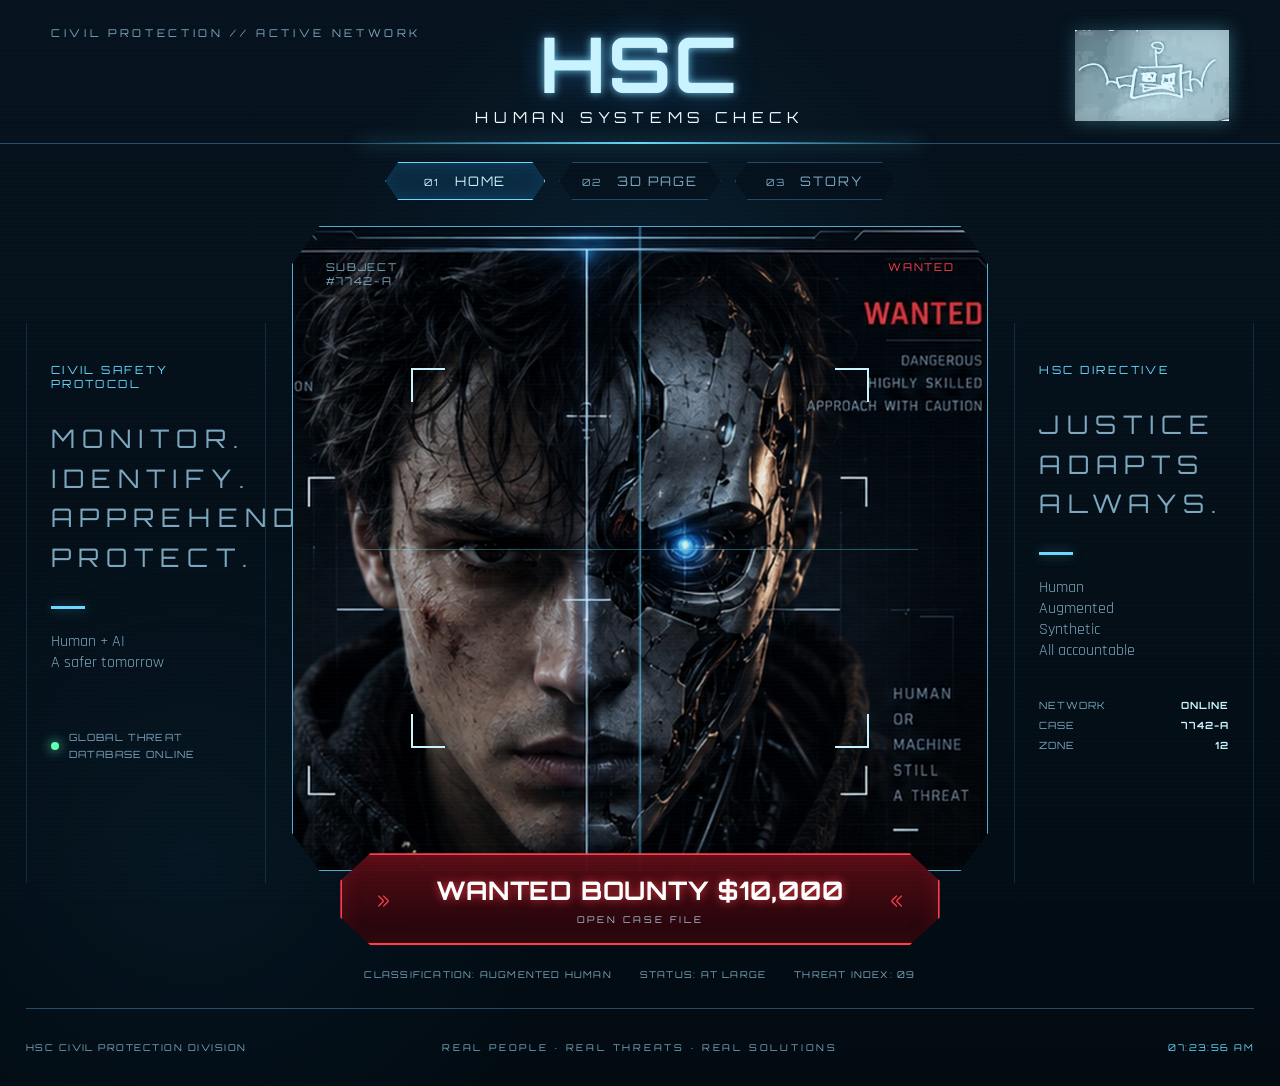
==== index.html @ 3faf3a6b "Add files via upload" ====
<!doctype html>
<html lang="en">
<head>
  <meta charset="utf-8" />
  <meta name="viewport" content="width=device-width, initial-scale=1" />
  <meta name="theme-color" content="#06111b" />
  <title>HSC // Human Systems Check</title>
  <link rel="preconnect" href="https://fonts.googleapis.com">
  <link rel="preconnect" href="https://fonts.gstatic.com" crossorigin>
  <link href="https://fonts.googleapis.com/css2?family=Orbitron:wght@400;500;600;700;800&family=Rajdhani:wght@400;500;600;700&display=swap" rel="stylesheet">
  <link rel="stylesheet" href="styles.css" />
</head>
<body class="page page-home">
  <div class="scanlines" aria-hidden="true"></div>
  <div class="grid-overlay" aria-hidden="true"></div>

  <header class="site-header">
    <div class="header-left micro-copy">CIVIL PROTECTION // ACTIVE NETWORK</div>

    <a class="brand" href="index.html" aria-label="HSC home">
      <span class="brand-title">HSC</span>
      <span class="brand-subtitle">Human Systems Check</span>
    </a>

    <img class="robot-logo" src="assets/robot-logo.png" alt="HSC robot logo" />
  </header>

  <nav class="top-nav" aria-label="Primary navigation">
    <a class="nav-chip active" href="index.html"><span>01</span> Home</a>
    <a class="nav-chip" href="model.html"><span>02</span> 3D Page</a>
    <a class="nav-chip" href="story.html"><span>03</span> Story</a>
  </nav>

  <main class="home-shell">
    <aside class="side-panel left-panel">
      <p class="panel-kicker">CIVIL SAFETY PROTOCOL</p>
      <h2>Monitor.<br>Identify.<br>Apprehend.<br>Protect.</h2>
      <div class="divider"></div>
      <p>Human + AI<br>A safer tomorrow</p>
      <div class="status-block">
        <span class="status-dot"></span>
        <span>GLOBAL THREAT DATABASE ONLINE</span>
      </div>
    </aside>

    <section class="subject-zone" aria-labelledby="wanted-title">
      <div class="hud-label hud-label-left">SUBJECT<br>#7742-A</div>
      <div class="hud-label hud-label-right danger">WANTED</div>

      <a class="portrait-link" href="model.html" aria-label="Open interactive Babylon.js 3D subject viewer">
        <div class="portrait-frame">
          <img src="assets/subject-portrait.jpg" alt="Fictional half-human, half-AI wanted subject" />
          <span class="corner c1"></span><span class="corner c2"></span>
          <span class="corner c3"></span><span class="corner c4"></span>
          <div class="crosshair crosshair-x"></div>
          <div class="crosshair crosshair-y"></div>
          <div class="portrait-hover">OPEN 3D SUBJECT VIEWER</div>
        </div>
      </a>

      <a id="wanted-title" class="bounty-button" href="story.html">
        <span class="chev">»</span>
        <span>
          <strong>WANTED BOUNTY $10,000</strong>
          <small>OPEN CASE FILE</small>
        </span>
        <span class="chev">«</span>
      </a>

      <div class="subject-meta">
        <span>CLASSIFICATION: AUGMENTED HUMAN</span>
        <span>STATUS: AT LARGE</span>
        <span>THREAT INDEX: 09</span>
      </div>
    </section>

    <aside class="side-panel right-panel">
      <p class="panel-kicker">HSC DIRECTIVE</p>
      <h2>Justice<br>Adapts<br>Always.</h2>
      <div class="divider"></div>
      <p>Human<br>Augmented<br>Synthetic<br>All accountable</p>
      <div class="mini-readout">
        <span>NETWORK</span><strong>ONLINE</strong>
        <span>CASE</span><strong>7742-A</strong>
        <span>ZONE</span><strong>12</strong>
      </div>
    </aside>
  </main>

  <footer class="site-footer">
    <span>HSC CIVIL PROTECTION DIVISION</span>
    <span class="footer-motto">REAL PEOPLE · REAL THREATS · REAL SOLUTIONS</span>
    <span id="clock">--:--:--</span>
  </footer>

  <script src="app.js"></script>
</body>
</html>
---- styles.css ----
:root {
  --bg: #04101a;
  --bg-soft: #071a29;
  --panel: rgba(5, 20, 32, 0.82);
  --panel-strong: rgba(3, 14, 24, 0.95);
  --line: rgba(92, 190, 255, 0.36);
  --line-strong: rgba(113, 211, 255, 0.78);
  --cyan: #6ad8ff;
  --cyan-bright: #c9f3ff;
  --blue: #249dff;
  --red: #ff3e4d;
  --red-soft: rgba(255, 62, 77, 0.18);
  --green: #64ffb6;
  --text: #dff6ff;
  --muted: #7ca7be;
  --shadow: 0 0 24px rgba(47, 171, 255, 0.16);
}

* { box-sizing: border-box; }
html { min-height: 100%; background: var(--bg); }
body {
  margin: 0;
  min-height: 100vh;
  color: var(--text);
  font-family: "Rajdhani", system-ui, sans-serif;
  background:
    radial-gradient(circle at 50% 30%, rgba(28, 126, 194, 0.12), transparent 34%),
    radial-gradient(circle at 15% 80%, rgba(21, 86, 127, 0.12), transparent 26%),
    linear-gradient(180deg, #06131e 0%, #020b12 100%);
  overflow-x: hidden;
}

body::before {
  content: "";
  position: fixed;
  inset: 0;
  pointer-events: none;
  background:
    linear-gradient(90deg, transparent 49.8%, rgba(88, 186, 255, .06) 50%, transparent 50.2%),
    linear-gradient(0deg, transparent 49.8%, rgba(88, 186, 255, .045) 50%, transparent 50.2%);
  background-size: 120px 120px;
  opacity: .5;
  z-index: -4;
}

a { color: inherit; text-decoration: none; }
button { font: inherit; }

.scanlines {
  position: fixed;
  inset: 0;
  pointer-events: none;
  background: repeating-linear-gradient(to bottom, rgba(255,255,255,.018) 0, rgba(255,255,255,.018) 1px, transparent 1px, transparent 4px);
  mix-blend-mode: screen;
  opacity: .34;
  z-index: 30;
}

.grid-overlay {
  position: fixed;
  inset: 0;
  pointer-events: none;
  background-image:
    linear-gradient(rgba(84, 190, 255, .045) 1px, transparent 1px),
    linear-gradient(90deg, rgba(84, 190, 255, .045) 1px, transparent 1px);
  background-size: 48px 48px;
  mask-image: linear-gradient(to bottom, transparent, black 30%, black 80%, transparent);
  z-index: -3;
}

.site-header {
  position: relative;
  display: grid;
  grid-template-columns: 1fr auto 1fr;
  align-items: center;
  min-height: 144px;
  padding: 18px 4vw 10px;
  border-bottom: 1px solid var(--line);
}

.site-header::after {
  content: "";
  position: absolute;
  bottom: -1px;
  left: 28%;
  right: 28%;
  height: 2px;
  background: linear-gradient(90deg, transparent, var(--cyan), transparent);
  box-shadow: 0 0 16px rgba(106,216,255,.55);
}

.site-header.compact { min-height: 118px; }

.header-left {
  justify-self: start;
  align-self: start;
  padding-top: 8px;
}

.micro-copy {
  color: var(--muted);
  font-family: "Orbitron", sans-serif;
  font-size: .67rem;
  letter-spacing: .34em;
}

.brand {
  display: flex;
  flex-direction: column;
  align-items: center;
  line-height: 1;
  text-transform: uppercase;
}

.brand-title {
  font-family: "Orbitron", sans-serif;
  font-size: clamp(3.2rem, 6vw, 5.8rem);
  font-weight: 700;
  letter-spacing: .04em;
  color: var(--cyan-bright);
  text-shadow: 0 0 8px rgba(132, 223, 255, .85), 0 0 28px rgba(54, 160, 255, .42);
}

.compact .brand-title { font-size: clamp(2.4rem, 5vw, 4rem); }

.brand-subtitle {
  margin-top: 8px;
  font-family: "Orbitron", sans-serif;
  font-size: clamp(.62rem, 1.2vw, .95rem);
  letter-spacing: .38em;
  color: #edfaff;
  white-space: nowrap;
}

.robot-logo {
  justify-self: end;
  width: clamp(96px, 12vw, 160px);
  max-height: 96px;
  object-fit: contain;
  filter: drop-shadow(0 0 9px rgba(108,220,255,.55));
}

.top-nav {
  display: flex;
  justify-content: center;
  gap: 14px;
  flex-wrap: wrap;
  padding: 18px 16px 8px;
}

.nav-chip {
  min-width: 160px;
  padding: 10px 22px;
  border: 1px solid rgba(94, 178, 235, .35);
  clip-path: polygon(8% 0, 92% 0, 100% 50%, 92% 100%, 8% 100%, 0 50%);
  background: rgba(4,16,27,.62);
  color: var(--muted);
  text-align: center;
  text-transform: uppercase;
  font-family: "Orbitron", sans-serif;
  font-size: .82rem;
  letter-spacing: .14em;
  transition: .25s ease;
}

.nav-chip span { display: inline-block; margin-right: 9px; font-size: .62rem; }
.nav-chip:hover, .nav-chip.active {
  color: var(--cyan-bright);
  border-color: var(--cyan);
  background: rgba(17, 70, 105, .42);
  box-shadow: inset 0 0 18px rgba(34,163,255,.18), 0 0 18px rgba(34,163,255,.18);
}

.home-shell {
  width: min(1480px, 96vw);
  margin: 18px auto 0;
  display: grid;
  grid-template-columns: minmax(180px, 240px) minmax(480px, 760px) minmax(180px, 240px);
  gap: 26px;
  align-items: center;
}

.side-panel {
  min-height: 560px;
  padding: 40px 24px;
  border-inline: 1px solid rgba(90,180,240,.16);
  color: var(--muted);
}

.side-panel h2 {
  margin: 28px 0;
  font-family: "Orbitron", sans-serif;
  font-size: clamp(1.2rem, 2vw, 1.8rem);
  font-weight: 400;
  letter-spacing: .28em;
  line-height: 1.55;
  text-transform: uppercase;
}

.panel-kicker, .section-tag {
  margin: 0;
  color: var(--cyan);
  font-family: "Orbitron", sans-serif;
  letter-spacing: .22em;
  font-size: .7rem;
  text-transform: uppercase;
}

.divider {
  width: 34px;
  height: 3px;
  margin: 22px 0;
  background: var(--cyan);
  box-shadow: 0 0 12px rgba(106,216,255,.4);
}

.status-block {
  display: flex;
  gap: 10px;
  align-items: center;
  margin-top: 56px;
  font-family: "Orbitron", sans-serif;
  font-size: .62rem;
  letter-spacing: .12em;
  line-height: 1.7;
}

.status-dot {
  width: 8px;
  height: 8px;
  border-radius: 50%;
  background: var(--green);
  box-shadow: 0 0 12px var(--green);
  flex: 0 0 auto;
}

.mini-readout {
  display: grid;
  grid-template-columns: 1fr 1fr;
  gap: 8px 14px;
  margin-top: 38px;
  font-family: "Orbitron", sans-serif;
  font-size: .62rem;
  letter-spacing: .1em;
}
.mini-readout strong { color: var(--cyan-bright); text-align: right; }

.subject-zone { position: relative; text-align: center; }
.hud-label {
  position: absolute;
  top: 34px;
  z-index: 4;
  color: var(--muted);
  font-family: "Orbitron", sans-serif;
  font-size: .67rem;
  letter-spacing: .16em;
  text-align: left;
}
.hud-label-left { left: 34px; }
.hud-label-right { right: 34px; }
.danger { color: var(--red) !important; }
.success { color: var(--green) !important; }

.portrait-link { display: block; }
.portrait-frame {
  position: relative;
  overflow: hidden;
  aspect-ratio: 1.08 / 1;
  border: 1px solid var(--line-strong);
  background: #06131f;
  box-shadow: var(--shadow), inset 0 0 54px rgba(34,163,255,.08);
  clip-path: polygon(4% 0, 96% 0, 100% 6%, 100% 94%, 96% 100%, 4% 100%, 0 94%, 0 6%);
}

.portrait-frame::after {
  content: "";
  position: absolute;
  inset: 0;
  background: linear-gradient(90deg, transparent 49.7%, rgba(94, 204, 255, .5) 50%, transparent 50.3%);
  pointer-events: none;
}

.portrait-frame img {
  width: 100%;
  height: 100%;
  object-fit: cover;
  object-position: center;
  filter: contrast(1.03) saturate(.9) brightness(.92);
  transition: transform .5s ease, filter .5s ease;
}

.portrait-link:hover img { transform: scale(1.025); filter: contrast(1.08) saturate(1.05) brightness(1); }

.corner { position: absolute; width: 34px; height: 34px; z-index: 3; }
.c1 { top: 22%; left: 17%; border-top: 2px solid var(--cyan-bright); border-left: 2px solid var(--cyan-bright); }
.c2 { top: 22%; right: 17%; border-top: 2px solid var(--cyan-bright); border-right: 2px solid var(--cyan-bright); }
.c3 { bottom: 19%; left: 17%; border-bottom: 2px solid var(--cyan-bright); border-left: 2px solid var(--cyan-bright); }
.c4 { bottom: 19%; right: 17%; border-bottom: 2px solid var(--cyan-bright); border-right: 2px solid var(--cyan-bright); }

.crosshair { position: absolute; z-index: 2; opacity: .35; pointer-events: none; }
.crosshair-x { left: 10%; right: 10%; top: 50%; height: 1px; background: var(--cyan); }
.crosshair-y { top: 12%; bottom: 12%; left: 50%; width: 1px; background: var(--cyan); }

.portrait-hover {
  position: absolute;
  left: 50%;
  bottom: 26px;
  transform: translateX(-50%) translateY(14px);
  z-index: 5;
  padding: 9px 14px;
  border: 1px solid var(--cyan);
  background: rgba(2,10,18,.88);
  color: var(--cyan-bright);
  font-family: "Orbitron", sans-serif;
  font-size: .67rem;
  letter-spacing: .14em;
  opacity: 0;
  transition: .25s ease;
}
.portrait-link:hover .portrait-hover { opacity: 1; transform: translateX(-50%) translateY(0); }

.bounty-button {
  position: relative;
  z-index: 5;
  width: 86%;
  margin: -18px auto 0;
  min-height: 92px;
  display: flex;
  align-items: center;
  justify-content: space-between;
  gap: 18px;
  padding: 14px 34px;
  border: 2px solid var(--red);
  background: linear-gradient(180deg, rgba(87,11,20,.96), rgba(31,4,10,.96));
  clip-path: polygon(5% 0, 95% 0, 100% 30%, 100% 70%, 95% 100%, 5% 100%, 0 70%, 0 30%);
  box-shadow: 0 0 18px rgba(255,62,77,.42), inset 0 0 22px rgba(255,62,77,.16);
  transition: .25s ease;
}
.bounty-button:hover { transform: translateY(-3px); box-shadow: 0 0 32px rgba(255,62,77,.65), inset 0 0 28px rgba(255,62,77,.22); }
.bounty-button strong {
  display: block;
  color: #fff;
  font-family: "Orbitron", sans-serif;
  font-size: clamp(1rem, 2vw, 1.65rem);
  letter-spacing: .03em;
  text-shadow: 0 0 10px rgba(255,70,80,.78);
}
.bounty-button small {
  display: block;
  margin-top: 8px;
  color: #a7bdc8;
  font-family: "Orbitron", sans-serif;
  font-size: .58rem;
  letter-spacing: .28em;
}
.chev { color: var(--red); font-size: 2.2rem; }

.subject-meta {
  display: flex;
  flex-wrap: wrap;
  justify-content: center;
  gap: 18px 28px;
  margin-top: 24px;
  color: var(--muted);
  font-family: "Orbitron", sans-serif;
  font-size: .58rem;
  letter-spacing: .13em;
}

.site-footer {
  width: min(1500px, 96vw);
  margin: 28px auto 0;
  min-height: 78px;
  display: grid;
  grid-template-columns: 1fr auto 1fr;
  align-items: center;
  gap: 18px;
  border-top: 1px solid var(--line);
  color: var(--muted);
  font-family: "Orbitron", sans-serif;
  font-size: .58rem;
  letter-spacing: .16em;
  text-transform: uppercase;
}
.site-footer > :last-child { justify-self: end; color: var(--cyan); }
.footer-motto { justify-self: center; letter-spacing: .3em; }

/* Shared panel styling */
.panel-frame, .data-panel, .viewer-panel {
  border: 1px solid var(--line);
  background: linear-gradient(180deg, rgba(7,23,36,.88), rgba(3,13,22,.9));
  box-shadow: inset 0 0 40px rgba(26,111,167,.05), var(--shadow);
}

/* 3D viewer */
.model-layout {
  width: min(1500px, 97vw);
  margin: 20px auto 0;
  display: grid;
  grid-template-columns: minmax(220px, 270px) minmax(520px, 1fr) minmax(230px, 300px);
  gap: 16px;
  align-items: stretch;
}

.data-panel { padding: 18px; }
.data-panel h1, .viewer-heading h1 {
  margin: 8px 0 16px;
  font-family: "Orbitron", sans-serif;
  font-size: 1rem;
  letter-spacing: .08em;
}

.small-portrait {
  width: 100%;
  aspect-ratio: 1 / 1;
  object-fit: cover;
  border: 1px solid var(--line-strong);
  margin-bottom: 16px;
}

.spec-list { margin: 0; }
.spec-list > div {
  display: grid;
  grid-template-columns: 1fr 1fr;
  gap: 12px;
  padding: 9px 0;
  border-bottom: 1px solid rgba(100,190,240,.12);
}
.spec-list dt {
  color: var(--muted);
  font-family: "Orbitron", sans-serif;
  font-size: .6rem;
  text-transform: uppercase;
  letter-spacing: .1em;
}
.spec-list dd {
  margin: 0;
  color: var(--cyan-bright);
  font-size: .9rem;
  text-align: right;
}

.viewer-panel { padding: 16px; min-width: 0; }
.viewer-heading { display: flex; justify-content: space-between; gap: 20px; align-items: center; }
.live-pill {
  display: flex;
  gap: 8px;
  align-items: center;
  color: var(--green);
  font-family: "Orbitron", sans-serif;
  font-size: .62rem;
}
.live-pill span { width: 7px; height: 7px; border-radius: 50%; background: var(--green); box-shadow: 0 0 11px var(--green); }

.canvas-wrap {
  position: relative;
  height: 620px;
  overflow: hidden;
  border: 1px solid var(--line-strong);
  background: #020911;
}
#renderCanvas { width: 100%; height: 100%; display: block; outline: none; touch-action: none; }
.canvas-help {
  position: absolute;
  right: 14px;
  top: 14px;
  display: grid;
  gap: 6px;
  color: var(--muted);
  font-family: "Orbitron", sans-serif;
  font-size: .52rem;
  letter-spacing: .11em;
  pointer-events: none;
}
.scan-bar {
  position: absolute;
  left: 0; right: 0; top: -4px;
  height: 3px;
  background: linear-gradient(90deg, transparent, var(--cyan), transparent);
  box-shadow: 0 0 20px var(--cyan);
  opacity: 0;
  pointer-events: none;
}
.scan-bar.scanning { opacity: .85; animation: scanner 1.6s linear 2; }
@keyframes scanner { from { top: 0; } to { top: calc(100% - 3px); } }

.viewer-controls { display: grid; grid-template-columns: repeat(4, 1fr); gap: 8px; margin-top: 10px; }
.viewer-controls button {
  min-height: 46px;
  border: 1px solid var(--line);
  background: rgba(8,35,53,.72);
  color: var(--cyan-bright);
  font-family: "Orbitron", sans-serif;
  font-size: .58rem;
  letter-spacing: .08em;
  cursor: pointer;
  transition: .2s ease;
}
.viewer-controls button:hover, .viewer-controls button.active {
  border-color: var(--cyan);
  background: rgba(18,76,113,.8);
  box-shadow: 0 0 14px rgba(61,183,255,.24);
}

.diagnostic-box, .model-note {
  margin-top: 22px;
  padding: 15px;
  border: 1px solid rgba(100,190,240,.22);
  background: rgba(2,12,20,.55);
}
.diag-title {
  margin-bottom: 12px;
  color: var(--cyan-bright);
  font-family: "Orbitron", sans-serif;
  font-size: .66rem;
  letter-spacing: .16em;
}
.meter { height: 7px; margin: 8px 0; background: rgba(98,180,225,.1); overflow: hidden; }
.meter span { display: block; height: 100%; background: linear-gradient(90deg, #2183d0, #6de0ff); box-shadow: 0 0 8px rgba(106,216,255,.5); }
.diagnostic-box p, .model-note p { color: var(--muted); font-size: .82rem; line-height: 1.45; }
.model-note code { color: var(--cyan); }

/* Story */
.story-layout { width: min(1480px, 96vw); margin: 20px auto 0; }
.story-hero {
  display: grid;
  grid-template-columns: minmax(260px, 360px) 1fr minmax(240px, 300px);
  gap: 28px;
  padding: 22px;
}
.story-photo-wrap { position: relative; min-height: 460px; }
.story-photo-wrap img { width: 100%; height: 100%; object-fit: cover; border: 1px solid var(--line-strong); }
.wanted-stamp {
  position: absolute;
  left: 16px;
  bottom: 16px;
  padding: 7px 12px;
  border: 2px solid var(--red);
  color: var(--red);
  font-family: "Orbitron", sans-serif;
  font-weight: 700;
  font-size: 1.3rem;
  letter-spacing: .08em;
  background: rgba(12,3,6,.74);
  box-shadow: 0 0 14px rgba(255,62,77,.3);
}
.case-copy h1 {
  margin: 10px 0 0;
  font-family: "Orbitron", sans-serif;
  font-size: clamp(2rem, 4vw, 3.4rem);
  letter-spacing: .06em;
}
.case-copy .lead { margin-top: 2px; color: var(--cyan); font-family: "Orbitron", sans-serif; letter-spacing: .18em; text-transform: uppercase; }
.case-copy > p:not(.section-tag):not(.lead) { color: #a8c4d3; line-height: 1.75; font-size: 1.02rem; }
.case-copy blockquote {
  margin: 26px 0 0;
  padding: 16px 22px;
  border-left: 3px solid var(--red);
  background: rgba(3,14,23,.72);
  color: var(--cyan-bright);
  font-family: "Orbitron", sans-serif;
  font-style: italic;
  letter-spacing: .12em;
}

.bounty-card {
  align-self: start;
  padding: 20px;
  border: 1px solid var(--red);
  background: linear-gradient(180deg, rgba(62,10,17,.44), rgba(4,14,22,.9));
  text-align: center;
  box-shadow: 0 0 20px rgba(255,62,77,.12);
}
.bounty-card > span, .bounty-card > small { display: block; font-family: "Orbitron", sans-serif; letter-spacing: .12em; }
.bounty-card > strong { display: block; margin: 8px 0; color: white; font-family: "Orbitron", sans-serif; font-size: 2.5rem; text-shadow: 0 0 15px rgba(255,62,77,.6); }
.bounty-card > small { color: var(--muted); font-size: .62rem; margin-bottom: 18px; }

.timeline { margin-top: 18px; padding: 20px; }
.timeline-grid { display: grid; grid-template-columns: repeat(5, 1fr); gap: 0; margin-top: 20px; }
.timeline-grid article {
  position: relative;
  padding: 26px 18px 10px;
  border-top: 2px solid rgba(80,175,235,.42);
}
.timeline-grid article::before {
  content: "";
  position: absolute;
  top: -7px;
  left: 16px;
  width: 11px;
  height: 11px;
  border-radius: 50%;
  background: var(--bg);
  border: 2px solid var(--cyan);
  box-shadow: 0 0 8px rgba(106,216,255,.5);
}
.timeline-grid article:last-child { border-top-color: rgba(255,62,77,.65); }
.timeline-grid article:last-child::before { border-color: var(--red); box-shadow: 0 0 8px rgba(255,62,77,.5); }
.timeline-grid span { color: var(--cyan); font-family: "Orbitron", sans-serif; font-size: .72rem; }
.timeline-grid h3 { margin: 8px 0; font-family: "Orbitron", sans-serif; font-size: .75rem; letter-spacing: .06em; }
.timeline-grid p { margin: 0; color: var(--muted); font-size: .82rem; line-height: 1.45; }

.records-grid { display: grid; grid-template-columns: .8fr 1.1fr 1fr; gap: 18px; margin-top: 18px; }
.record-card { padding: 20px; }
.record-card ul { margin: 16px 0 0; padding-left: 18px; color: #acc7d5; line-height: 1.8; }
.record-card li::marker { color: var(--cyan); }
.incident { display: grid; grid-template-columns: 90px 1fr; gap: 14px; padding: 10px 0; border-bottom: 1px solid rgba(100,190,240,.1); }
.incident time { color: var(--cyan); font-family: "Orbitron", sans-serif; font-size: .62rem; }
.incident span { color: var(--muted); }
.evidence-grid { display: grid; grid-template-columns: repeat(3, 1fr); gap: 10px; margin-top: 16px; }
.evidence-grid div { min-height: 120px; padding: 12px; border: 1px solid rgba(100,190,240,.22); background: linear-gradient(180deg, rgba(9,37,55,.7), rgba(3,14,22,.8)); }
.evidence-grid span, .evidence-grid strong, .evidence-grid small { display: block; }
.evidence-grid span { color: var(--cyan); font-family: "Orbitron", sans-serif; font-size: .62rem; }
.evidence-grid strong { margin-top: 30px; font-size: .9rem; }
.evidence-grid small { color: var(--muted); }

@media (max-width: 1120px) {
  .home-shell { grid-template-columns: 1fr minmax(480px, 700px); }
  .right-panel { display: none; }
  .model-layout { grid-template-columns: 220px 1fr; }
  .diagnostics-panel { grid-column: 1 / -1; }
  .story-hero { grid-template-columns: 280px 1fr; }
  .bounty-card { grid-column: 1 / -1; }
  .records-grid { grid-template-columns: 1fr 1fr; }
  .records-grid > :last-child { grid-column: 1 / -1; }
}

@media (max-width: 780px) {
  .site-header { min-height: 110px; grid-template-columns: 1fr auto; padding-inline: 20px; }
  .header-left { display: none; }
  .brand { justify-self: start; }
  .brand-title { font-size: 2.8rem; }
  .brand-subtitle { font-size: .56rem; letter-spacing: .22em; }
  .robot-logo { width: 92px; }
  .top-nav { gap: 7px; }
  .nav-chip { min-width: 0; flex: 1 1 105px; padding: 9px 12px; font-size: .68rem; }
  .home-shell { display: block; width: min(94vw, 700px); }
  .side-panel { display: none; }
  .hud-label { top: 18px; }
  .portrait-frame { aspect-ratio: .95 / 1; }
  .bounty-button { width: 94%; padding-inline: 18px; }
  .subject-meta { font-size: .51rem; }
  .site-footer { grid-template-columns: 1fr auto; padding: 18px 0; }
  .footer-motto { display: none; }

  .model-layout { display: block; width: 94vw; }
  .data-panel, .viewer-panel { margin-bottom: 14px; }
  .wanted-panel { display: grid; grid-template-columns: 120px 1fr; gap: 12px; }
  .wanted-panel .section-tag, .wanted-panel h1 { grid-column: 1 / -1; }
  .small-portrait { margin: 0; }
  .canvas-wrap { height: 520px; }
  .viewer-controls { grid-template-columns: 1fr 1fr; }

  .story-hero { display: block; }
  .story-photo-wrap { min-height: 420px; margin-bottom: 20px; }
  .bounty-card { margin-top: 20px; }
  .timeline-grid { grid-template-columns: 1fr; }
  .timeline-grid article { border-top: 0; border-left: 2px solid rgba(80,175,235,.42); padding: 12px 12px 20px 24px; }
  .timeline-grid article::before { left: -7px; top: 16px; }
  .records-grid { grid-template-columns: 1fr; }
  .records-grid > :last-child { grid-column: auto; }
}

@media (max-width: 500px) {
  .brand-subtitle { max-width: 230px; white-space: normal; line-height: 1.4; }
  .portrait-hover { display: none; }
  .bounty-button strong { font-size: .92rem; }
  .chev { font-size: 1.5rem; }
  .canvas-wrap { height: 430px; }
  .story-photo-wrap { min-height: 360px; }
  .evidence-grid { grid-template-columns: 1fr; }
}
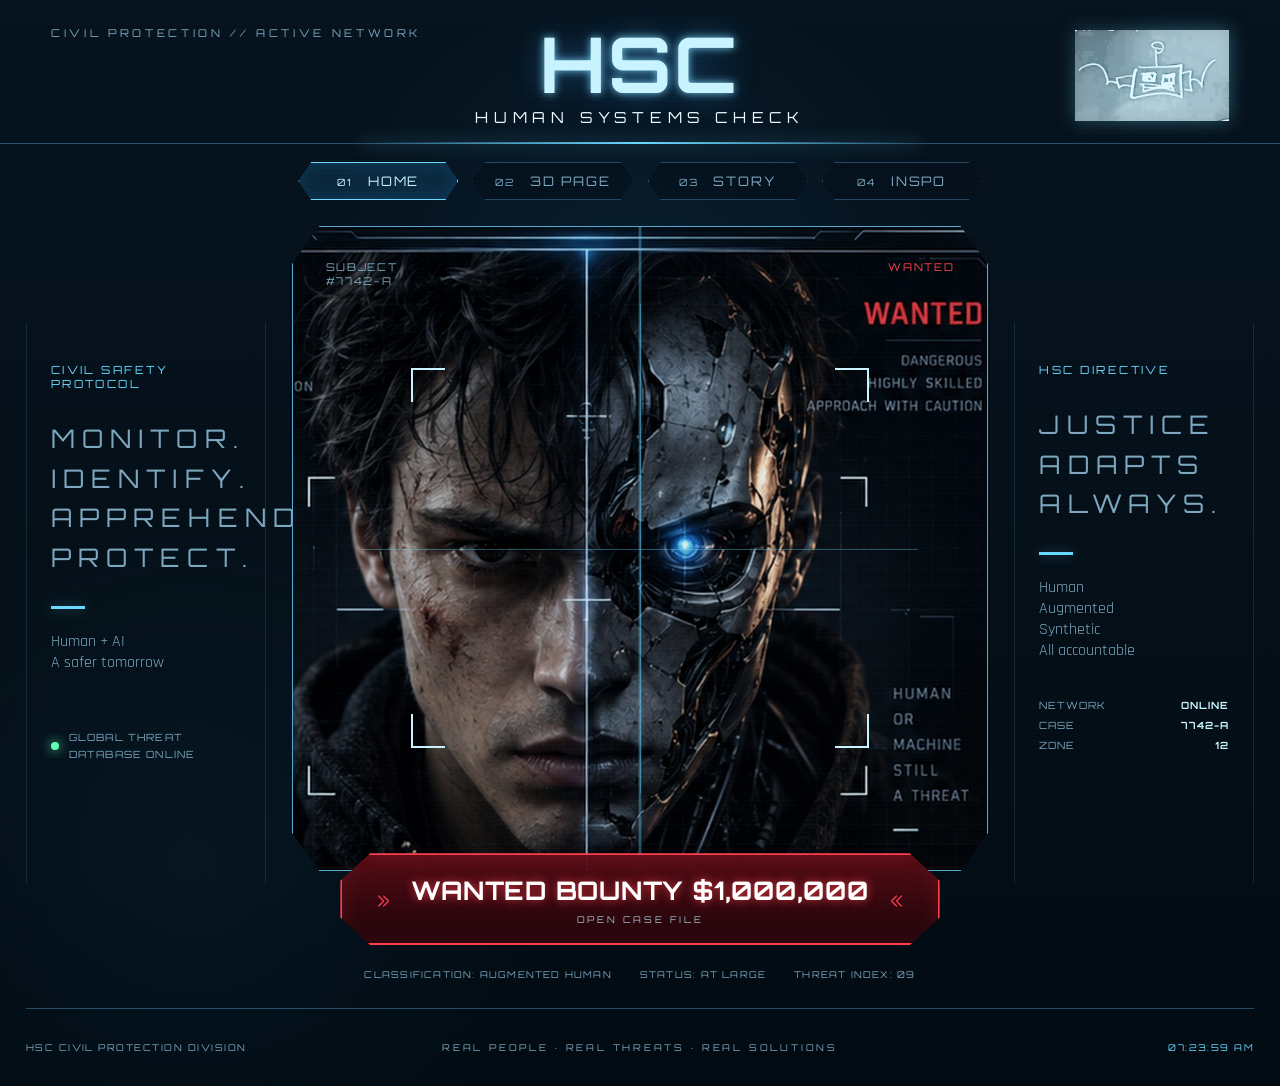
==== commit 02c7d391: "Add files via upload" ====
--- a/index.html
+++ b/index.html
@@ -29,6 +29,7 @@
     <a class="nav-chip active" href="index.html"><span>01</span> Home</a>
     <a class="nav-chip" href="model.html"><span>02</span> 3D Page</a>
     <a class="nav-chip" href="story.html"><span>03</span> Story</a>
+    <a class="nav-chip" href="inspo.html"><span>04</span> INSPO</a>
   </nav>
 
   <main class="home-shell">
@@ -61,7 +62,7 @@
       <a id="wanted-title" class="bounty-button" href="story.html">
         <span class="chev">»</span>
         <span>
-          <strong>WANTED BOUNTY $10,000</strong>
+          <strong>WANTED BOUNTY $1,000,000</strong>
           <small>OPEN CASE FILE</small>
         </span>
         <span class="chev">«</span>
--- a/styles.css
+++ b/styles.css
@@ -670,3 +670,255 @@
   .story-photo-wrap { min-height: 360px; }
   .evidence-grid { grid-template-columns: 1fr; }
 }
+
+/* Inspiration page */
+.inspo-layout {
+  width: min(1480px, 96vw);
+  margin: 20px auto 0;
+}
+
+.inspo-hero {
+  min-height: 360px;
+  display: grid;
+  grid-template-columns: 1.35fr .65fr;
+  gap: 34px;
+  align-items: center;
+  padding: clamp(28px, 5vw, 66px);
+  overflow: hidden;
+  position: relative;
+}
+
+.inspo-hero::before {
+  content: "";
+  position: absolute;
+  inset: 0;
+  pointer-events: none;
+  background:
+    linear-gradient(115deg, rgba(31, 147, 219, .12), transparent 42%),
+    linear-gradient(295deg, rgba(255, 62, 77, .09), transparent 35%);
+}
+
+.inspo-hero-copy { position: relative; z-index: 1; }
+.inspo-hero h1 {
+  margin: 14px 0 20px;
+  font-family: "Orbitron", sans-serif;
+  font-size: clamp(2.1rem, 5vw, 5rem);
+  line-height: 1.02;
+  letter-spacing: .035em;
+  color: var(--cyan-bright);
+  text-shadow: 0 0 22px rgba(77, 190, 255, .28);
+}
+.inspo-hero h1 span { color: #fff; }
+.inspo-lead {
+  max-width: 880px;
+  margin: 0;
+  color: #a9c9d8;
+  font-size: clamp(1rem, 1.35vw, 1.18rem);
+  line-height: 1.75;
+}
+.inspo-lead strong { color: var(--cyan-bright); }
+
+.inspo-scan-card {
+  position: relative;
+  z-index: 1;
+  min-height: 255px;
+  display: grid;
+  place-items: center;
+  border: 1px solid rgba(95, 194, 250, .24);
+  background: radial-gradient(circle, rgba(26, 118, 174, .16), rgba(2, 11, 18, .3) 65%);
+  clip-path: polygon(10% 0, 90% 0, 100% 10%, 100% 90%, 90% 100%, 10% 100%, 0 90%, 0 10%);
+}
+.scan-core {
+  position: relative;
+  width: 190px;
+  aspect-ratio: 1;
+  display: grid;
+  place-items: center;
+  border: 1px solid rgba(106, 216, 255, .42);
+  border-radius: 50%;
+  box-shadow: inset 0 0 34px rgba(44, 170, 241, .12), 0 0 26px rgba(42, 163, 235, .13);
+}
+.scan-core strong {
+  font-family: "Orbitron", sans-serif;
+  font-size: 2.4rem;
+  letter-spacing: .12em;
+  color: var(--cyan-bright);
+  text-shadow: 0 0 15px rgba(106, 216, 255, .6);
+}
+.scan-core small {
+  position: absolute;
+  bottom: 48px;
+  font-family: "Orbitron", sans-serif;
+  font-size: .46rem;
+  letter-spacing: .18em;
+  color: var(--muted);
+}
+.scan-ring, .scan-cross { position: absolute; pointer-events: none; }
+.scan-ring { border-radius: 50%; border: 1px solid rgba(106, 216, 255, .25); }
+.ring-one { inset: 17px; border-style: dashed; animation: inspoSpin 13s linear infinite; }
+.ring-two { inset: 42px; border-color: rgba(255, 62, 77, .28); animation: inspoSpinReverse 9s linear infinite; }
+.scan-cross.horizontal { left: -22px; right: -22px; height: 1px; background: linear-gradient(90deg, transparent, var(--cyan), transparent); }
+.scan-cross.vertical { top: -22px; bottom: -22px; width: 1px; background: linear-gradient(180deg, transparent, var(--cyan), transparent); }
+@keyframes inspoSpin { to { transform: rotate(360deg); } }
+@keyframes inspoSpinReverse { to { transform: rotate(-360deg); } }
+
+.inspo-grid {
+  display: grid;
+  grid-template-columns: 1fr 1fr;
+  gap: 18px;
+  margin-top: 18px;
+}
+.inspo-card {
+  position: relative;
+  overflow: hidden;
+  min-height: 440px;
+  padding: clamp(24px, 3vw, 42px);
+}
+.inspo-card::after {
+  content: "";
+  position: absolute;
+  width: 220px;
+  height: 220px;
+  right: -90px;
+  top: -90px;
+  border-radius: 50%;
+  border: 1px solid rgba(106, 216, 255, .1);
+  box-shadow: 0 0 70px rgba(28, 142, 210, .08);
+}
+.terminator-card::after { border-color: rgba(255, 62, 77, .12); box-shadow: 0 0 70px rgba(255, 62, 77, .07); }
+.creators-card {
+  grid-column: 1 / -1;
+  min-height: 0;
+}
+.creators-card::after {
+  border-color: rgba(106, 216, 255, .16);
+  box-shadow: 0 0 70px rgba(45, 178, 255, .1);
+}
+.creators-card h2 { color: var(--cyan-bright); }
+.creator-list {
+  position: relative;
+  z-index: 1;
+  display: grid;
+  grid-template-columns: repeat(3, minmax(0, 1fr));
+  gap: 12px;
+  margin-top: 24px;
+}
+.creator-entry {
+  padding: 18px;
+  border: 1px solid rgba(106, 216, 255, .24);
+  background: linear-gradient(135deg, rgba(9, 39, 58, .72), rgba(3, 15, 24, .78));
+}
+.creator-entry span, .creator-entry strong { display: block; }
+.creator-entry span {
+  color: var(--cyan);
+  font-family: "Orbitron", sans-serif;
+  font-size: .54rem;
+  letter-spacing: .14em;
+}
+.creator-entry strong {
+  margin-top: 8px;
+  color: #fff;
+  font-family: "Orbitron", sans-serif;
+  font-size: clamp(.9rem, 1.8vw, 1.2rem);
+  letter-spacing: .045em;
+}
+.creator-edit-note {
+  margin-top: 18px !important;
+  padding-top: 14px;
+  border-top: 1px solid rgba(106, 216, 255, .14);
+  color: var(--muted) !important;
+  font-size: .82rem !important;
+}
+.creator-edit-note strong { color: var(--cyan-bright) !important; }
+.inspo-number {
+  position: absolute;
+  top: 18px;
+  right: 24px;
+  color: rgba(125, 210, 255, .13);
+  font-family: "Orbitron", sans-serif;
+  font-size: 4.8rem;
+  font-weight: 700;
+  line-height: 1;
+}
+.terminator-card .inspo-number { color: rgba(255, 62, 77, .12); }
+.inspo-card h2 {
+  margin: 13px 0 22px;
+  font-family: "Orbitron", sans-serif;
+  font-size: clamp(1.5rem, 3vw, 2.6rem);
+  letter-spacing: .06em;
+}
+.cyberpunk-card h2 { color: var(--cyan-bright); }
+.terminator-card h2 { color: #fff; text-shadow: 0 0 14px rgba(255, 62, 77, .22); }
+.inspo-card > p:not(.section-tag) {
+  position: relative;
+  z-index: 1;
+  color: #a9c4d1;
+  font-size: 1rem;
+  line-height: 1.72;
+}
+.inspo-card > p strong { color: #fff; }
+.inspo-tags { display: flex; flex-wrap: wrap; gap: 8px; margin-top: 26px; }
+.inspo-tags span {
+  padding: 7px 10px;
+  border: 1px solid rgba(106, 216, 255, .32);
+  background: rgba(13, 56, 82, .34);
+  color: var(--cyan-bright);
+  font-family: "Orbitron", sans-serif;
+  font-size: .53rem;
+  letter-spacing: .09em;
+}
+.red-tags span { border-color: rgba(255, 62, 77, .34); background: rgba(76, 14, 23, .32); color: #ff9aa3; }
+
+.connection-panel { margin-top: 18px; padding: clamp(24px, 3vw, 38px); }
+.connection-panel h2 {
+  margin: 8px 0 24px;
+  font-family: "Orbitron", sans-serif;
+  font-size: clamp(1.3rem, 2.6vw, 2.25rem);
+  letter-spacing: .07em;
+}
+.connection-flow {
+  display: grid;
+  grid-template-columns: 1fr auto 1fr auto 1fr;
+  gap: 14px;
+  align-items: stretch;
+}
+.flow-node {
+  min-height: 170px;
+  padding: 20px;
+  border: 1px solid rgba(106, 216, 255, .22);
+  background: rgba(4, 19, 30, .68);
+}
+.flow-node span, .flow-node strong, .flow-node small { display: block; }
+.flow-node span { color: var(--cyan); font-family: "Orbitron", sans-serif; font-size: .56rem; letter-spacing: .14em; }
+.flow-node strong { margin: 16px 0 10px; color: var(--cyan-bright); font-family: "Orbitron", sans-serif; font-size: .9rem; }
+.flow-node small { color: var(--muted); font-size: .83rem; line-height: 1.5; }
+.alert-node { border-color: rgba(255, 62, 77, .34); background: rgba(47, 8, 14, .3); }
+.alert-node strong { color: #ff8994; }
+.flow-arrow { display: grid; place-items: center; color: var(--cyan); font-size: 3rem; font-family: "Orbitron", sans-serif; opacity: .65; }
+
+.inspo-disclaimer {
+  display: flex;
+  gap: 14px;
+  align-items: flex-start;
+  margin-top: 18px;
+  padding: 18px 22px;
+}
+.inspo-disclaimer .status-dot { margin-top: 7px; }
+.inspo-disclaimer p { margin: 0; color: var(--muted); line-height: 1.55; }
+.inspo-disclaimer strong { color: var(--cyan-bright); font-family: "Orbitron", sans-serif; font-size: .72rem; letter-spacing: .08em; }
+
+@media (max-width: 900px) {
+  .inspo-hero { grid-template-columns: 1fr; }
+  .inspo-scan-card { min-height: 220px; }
+  .inspo-grid { grid-template-columns: 1fr; }
+  .connection-flow { grid-template-columns: 1fr; }
+  .creator-list { grid-template-columns: 1fr; }
+  .flow-arrow { transform: rotate(90deg); height: 28px; }
+}
+
+@media (max-width: 500px) {
+  .inspo-hero { padding: 25px 20px; }
+  .inspo-card, .connection-panel { padding: 22px 18px; }
+  .inspo-number { font-size: 3.5rem; }
+  .scan-core { width: 160px; }
+}
